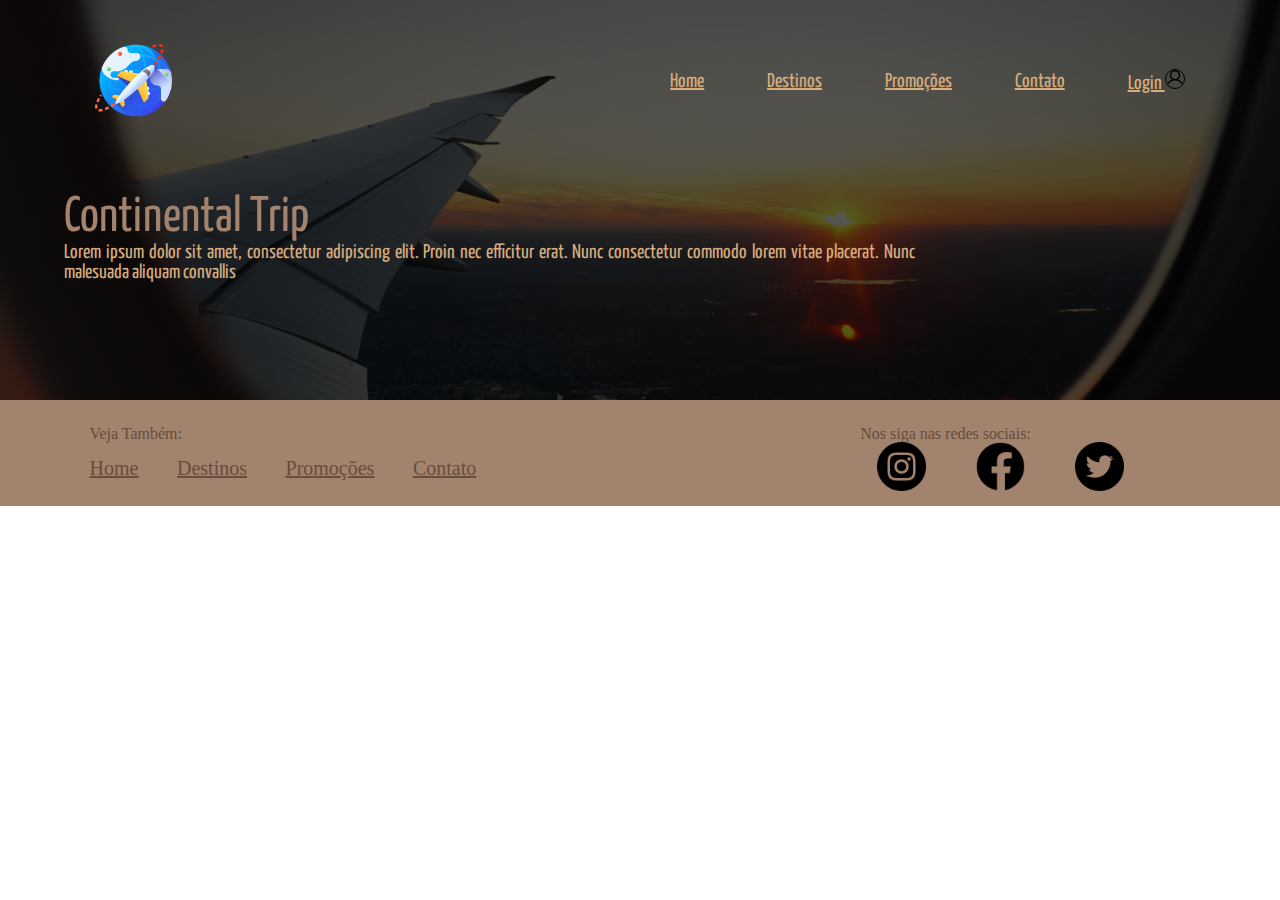
==== site_viagem/contato/contato.html @ e64945a6 "Adicionadas paginas promocoes e destinos, adicionados footer e nav abr responsivas" ====
<!DOCTYPE html>
<html lang="en">
<head>
    <meta charset="UTF-8">
    <meta name="viewport" content="width=device-width, initial-scale=1.0">
    <link rel="stylesheet" href="../css/reset.css">
    <link href="https://cdn.jsdelivr.net/npm/bootstrap@5.3.0/dist/css/bootstrap.min.css" rel="stylesheet" integrity="sha384-9ndCyUaIbzAi2FUVXJi0CjmCapSmO7SnpJef0486qhLnuZ2cdeRhO02iuK6FUUVM" crossorigin="anonymous">  
    <link rel="preconnect" href="https://fonts.googleapis.com">
    <link rel="preconnect" href="https://fonts.gstatic.com" crossorigin>
    <link rel="stylesheet" href="./css/style.css">
    <link rel="stylesheet" href="../css/base.css">
    <title>Document</title>
</head>
<body>
    <header>
        <div class="header_backimg">
            
        </div>
        <div class="hidden-nav">
            <div class="dropdown-header">
                <center><img src="../imgs/icon_menu.png"></center>
                <ul class="dropdown-content-header">
                    <li><a href="../home/home.html">Home</a></li>
                    <li><a href="../destinos/destinos.html">Destinos</a></li>
                    <li><a  href="../promocoes/promocoes.html">Promoções</a></li>
                    <li><a  href="#">Contato</a></li>
                    <li><a  href="../login/login.html">Login <img style="height: 20px; width: 20px;border: 1px solid  black; border-radius: 50%;" src="../imgs/user.png"> </a></li>

                </ul>
            </div>
        </div>
       
        <ul class="header_nav">
            <li>
                <img class="header_logo" src="../imgs/airplane.png" alt="">
            </li>
            <li><a href="../home/home.html">Home</a></li>
            <li><a href="../destinos/destinos.html">Destinos</a></li>
            <li><a  href="../promocoes/promocoes.html">Promoções</a></li>
            <li><a  href="#">Contato</a></li>
            <li><a  href="../login/login.html">Login <img style="height: 20px; width: 20px;border: 1px solid  black; border-radius: 50%;" src="../imgs/user.png"> </a></li>
        </ul>
        
        <ul class="header_content" >
            <li > 
                <h2>Continental Trip</h2>
                <p>Lorem ipsum dolor sit amet, consectetur adipiscing elit. Proin nec efficitur erat. Nunc consectetur commodo lorem vitae placerat. Nunc malesuada aliquam convallis</p>
            </li>
        </ul>
    </header>
    <footer>
        <div class="info-footer">
          <h4>Veja Também: </h4>
          <ul>
              <li><a href="">Home</a></li>
              <li><a href="">Destinos</a></li>
              <li><a href="">Promoções</a></li>
              <li><a href="">Contato</a></li>
          </ul>
        </div>
        <div class="social-media">
          <h4>Nos siga nas redes sociais: </h4>
              <div class="logos-container">
                  
                  <img src="../imgs/instagram.png" alt="">
                  <img src="../imgs/facebook.png" alt="">
                  <img src="../imgs/twitter.png" alt="">

              </div>    
          </div>
      </footer>
    <link href="https://fonts.googleapis.com/css2?family=Yanone+Kaffeesatz:wght@300&display=swap" rel="stylesheet">
</body>
</html>
---- site_viagem/css/base.css ----
* {
    box-sizing: border-box;
}

html,body{
    height: 100%;
}

p{
    font-size:20px ;
    text-align: justify;
    margin: 0
}

ul{ 
    list-style: none;
    padding: 0;
}

a{
    color: inherit;
    cursor: pointer;
    text-decoration: underline;
}

main{
    width: 100%;
    height: fit-content;
    padding:2% 7% 2% 7%;
    font-family: 'Yanone Kaffeesatz', sans-serif;
    background-color: #fff2df;
    color:#674d3c;
}

header{
    position: relative;
    display: flex; 
    color:#d9ad7c;
    font-family: 'Yanone Kaffeesatz', sans-serif;
}

header .header_backimg{
    background-image: url(../imgs/eva-darron-oCdVtGFeDC0-unsplash.jpg);    
    background-position-y: 25%;
    background-color: #555;
    background-blend-mode: multiply;
    background-size:cover;
    height: 400px;
    width: 100%;
}
.hidden-nav{
    display: none;
}

header .header_nav{
    list-style: none;
    position: absolute;
    padding:2% 5% 0% 5%;
    width: 100%;
    display: flex;
    justify-content: space-around;
    align-items: center;
}

.header_nav .header_logo{
    width: 15%;
    height: 100%;
}

.header_nav a:hover{
    background-color: aliceblue;
    border-radius: 40px;
    padding: 10px;
    font-size: 21px;
}

.header_nav a{
    font-size: 20px;
    transition: 0.3s ;
}

.header_content{
    position: absolute;
    top: 25%;
    height: 200px;
    width: 100%;
}

.header_content li{
    padding:6% 0% 0% 5%;
}

.header_content li h2{
    color: #a2836e;
    margin:0px;
    font-size:50px;
}

.header_content li p{
    font-size: 20px;
    width: 70%;
}

hr{
    margin: 5px;
}

main h2{
    font-size:50px;
    color: #a2836e;
}

footer{
    padding:2% 7% 1% 7%;
    display: flex;
    width: 100%;
    background-color: #a2836e;
    justify-content: space-between;
}

footer .info-footer{
    width: 70%;
    color: #674d3c;
}
.info-footer ul{
    display: flex;
    padding: 0px;
    
}
.info-footer li{
    margin: 0px 5% 0px 0%;
}
.info-footer a{
    
    cursor: pointer;
    font-size: 20px;
    text-decoration: underline;
    transition: 0.3s ;
}
footer .social-media{
    width: 30%;
    align-items: center;
    color: #674d3c;
}
footer .logos-container{
    display: flex;
    justify-content: flex-start;

}
footer .logos-container img{
    width: 15%;
    height: 100%;

    margin: 0px 10% 0px 5%;
}

@media only screen and (max-width: 950px) {
    .header_nav, .header_nav li{
        display: none;
    }
    .hidden-nav{
        position: absolute;
        padding: 1% 0px 1% 0px;
        background-color: #674d3c;
        width: 100%;
        display: flex;
        justify-content: center;
        align-items: center;

    }
    .hidden-nav img{
        width: 40px;
        padding: 5px ;
        border: 1px solid black;
        border-radius: 10px;

    }
    .dropdown-header {
        margin-top: 10px;
        margin-bottom: 10px;
        width: 100%;
        
        position: relative;
        display: inline-block;
      }
    
    .dropdown-content-header {
        width: 100%;
        display: none;
        position: absolute;
        
        margin-bottom: 10px;
        background-color: inherit;
        min-width: 160px;
    }
    .dropdown-header:hover .dropdown-content-header {
        display: flex;
       
        flex-direction: row;
        justify-content: space-around;
        position: relative;
    }
    .dropdown-content-header:hover {
        display: flex;
        
        flex-direction: row;
        justify-content: space-around;
        position: relative;
    }
    .dropdown-header:hover .dropdown-content-header a {
        font-size: 25px;
    }
}
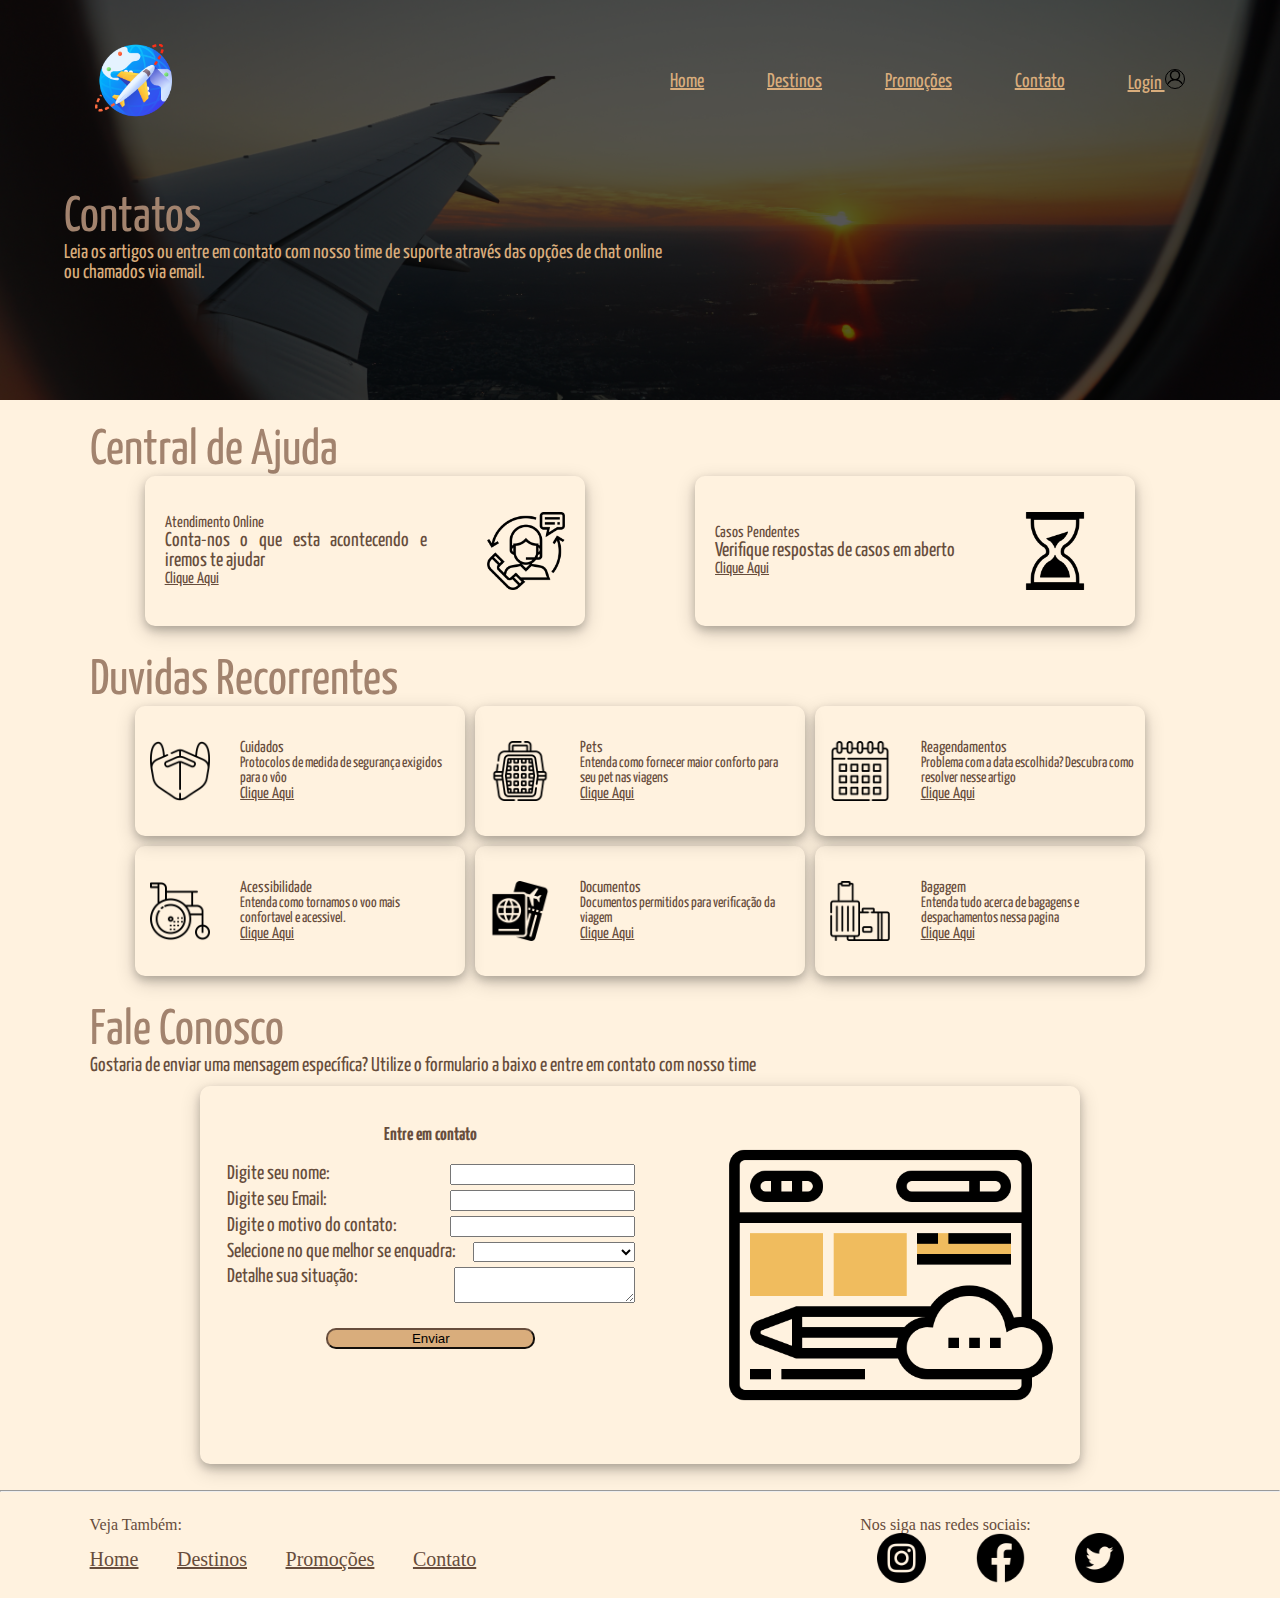
==== commit f76824e1: "Commit 3 - Adicionada pagina promoções, atualizado footer e modulariazado card" ====
--- a/site_viagem/contato/contato.html
+++ b/site_viagem/contato/contato.html
@@ -9,7 +9,7 @@
     <link rel="preconnect" href="https://fonts.gstatic.com" crossorigin>
     <link rel="stylesheet" href="./css/style.css">
     <link rel="stylesheet" href="../css/base.css">
-    <title>Document</title>
+    <title>Contato</title>
 </head>
 <body>
     <header>
@@ -22,9 +22,9 @@
                 <ul class="dropdown-content-header">
                     <li><a href="../home/home.html">Home</a></li>
                     <li><a href="../destinos/destinos.html">Destinos</a></li>
-                    <li><a  href="../promocoes/promocoes.html">Promoções</a></li>
-                    <li><a  href="#">Contato</a></li>
-                    <li><a  href="../login/login.html">Login <img style="height: 20px; width: 20px;border: 1px solid  black; border-radius: 50%;" src="../imgs/user.png"> </a></li>
+                    <li><a href="../promocoes/promocoes.html">Promoções</a></li>
+                    <li><a href="#">Contato</a></li>
+                    <li><a href="../login/login.html">Login <img alt="icone login" style="height: 20px; width: 20px;border: 1px solid  black; border-radius: 50%;" src="../imgs/user.png"> </a></li>
 
                 </ul>
             </div>
@@ -32,39 +32,186 @@
        
         <ul class="header_nav">
             <li>
-                <img class="header_logo" src="../imgs/airplane.png" alt="">
+                <img class="header_logo" src="../imgs/airplane.png" alt="Logo Empresa">
             </li>
             <li><a href="../home/home.html">Home</a></li>
             <li><a href="../destinos/destinos.html">Destinos</a></li>
-            <li><a  href="../promocoes/promocoes.html">Promoções</a></li>
-            <li><a  href="#">Contato</a></li>
-            <li><a  href="../login/login.html">Login <img style="height: 20px; width: 20px;border: 1px solid  black; border-radius: 50%;" src="../imgs/user.png"> </a></li>
+            <li><a href="../promocoes/promocoes.html">Promoções</a></li>
+            <li><a href="#">Contato</a></li>
+            <li><a href="../login/login.html">Login <img alt="icone login" style="height: 20px; width: 20px;border: 1px solid  black; border-radius: 50%;" src="../imgs/user.png"> </a></li>
         </ul>
         
         <ul class="header_content" >
             <li > 
-                <h2>Continental Trip</h2>
-                <p>Lorem ipsum dolor sit amet, consectetur adipiscing elit. Proin nec efficitur erat. Nunc consectetur commodo lorem vitae placerat. Nunc malesuada aliquam convallis</p>
+                <h2>Contatos</h2>
+                <p>Leia os artigos ou entre em contato com nosso time de suporte através das opções de chat online<br/> ou chamados via email.</p>
             </li>
         </ul>
     </header>
+
+    <main>
+        <div style="margin-bottom: 30px;">
+            <h2>Central de Ajuda</h2>
+            <div class="sac-container">
+                <div class="m-card sac-card">
+                    <div>
+                        <h4>Atendimento Online</h4>
+                        <p>Conta-nos o que esta acontecendo e iremos te ajudar</p>
+                        <a href="#">Clique Aqui</a>
+                    </div>
+                    
+                    <img alt="Icone Atendimento Online" src="./img/customer-service.png">
+                </div>
+                
+                <div class="m-card sac-card">
+                    <div>
+                        <h4>Casos Pendentes</h4>
+                        <p>Verifique respostas de casos em aberto</p>
+                        <a href="#">Clique Aqui</a>
+                    </div>
+                    
+                    <img alt="Icone Casos Pendentes" src="./img/hourglass.png">
+                </div>
+            </div>
+        </div>
+
+
+
+        <div style="margin-bottom: 30px;">
+            <h2>Duvidas Recorrentes</h2>
+            <div class="duvrec-container">
+                <div class="m-card">
+                    <img alt="Icone Protocolos de Saúde" src="./img/mask.png">
+                    <div>
+                        <h4>Cuidados</h4>
+                        <p>Protocolos de medida de segurança exigidos para o vôo </p>
+                        <a href="#">Clique Aqui</a>
+                    </div>
+                    
+                    
+                </div>
+
+                <div class="m-card">
+                    <img alt="icone caixa de pet" src="./img/pet-cage.png">
+                    <div>
+                        <h4>Pets</h4>
+                        <p>Entenda como fornecer maior conforto para seu pet nas viagens</p>
+                        <a href="#">Clique Aqui</a>
+                    </div>
+                    
+                    
+                </div>
+
+                <div class="m-card  ">
+                    <img alt="icone calendario" src="./img/calendar.png">
+                    <div>
+                        <h4>Reagendamentos</h4>
+                        <p>Problema com a data escolhida? Descubra como resolver nesse artigo</p>
+                        <a href="#">Clique Aqui</a>
+                    </div>
+                    
+                    
+                </div>
+
+                <div class="m-card">
+                    <img alt="icone acessibilidade" src="./img/wheelchair.png">
+                    <div>
+                        <h4>Acessibilidade</h4>
+                        <p>Entenda como tornamos o voo mais confortavel e acessivel.</p>
+                        <a href="#">Clique Aqui</a>
+                    </div>
+                </div>
+                
+                <div class="m-card">
+                    <img alt="icone documentos embarque" src="./img/passport.png">
+                    <div>
+                        <h4>Documentos</h4>
+                        <p>Documentos permitidos para verificação da viagem</p>
+                        <a href="#">Clique Aqui</a>
+                    </div>
+                </div>
+
+                <div class="m-card">
+                    <img alt="icone bagagens" src="./img/suitcase.png">
+                    <div>
+                        <h4>Bagagem</h4>
+                        <p>Entenda tudo acerca de bagagens e despachamentos nessa pagina </p>
+                        <a href="#">Clique Aqui</a>
+                    </div>
+                </div>
+
+            </div>
+        </div>
+        <div>
+            <h2>Fale Conosco</h2>
+            <p>
+                Gostaria de enviar uma mensagem específica? Utilize o formulario a baixo e entre em contato com nosso time 
+            </p>
+            <center>
+            <form>
+                
+                <div class="m-card" >
+                    <div class="forms">
+                        <h3>Entre em contato</h3>
+                        <div>
+                            <label for="nome">Digite seu nome: </label>
+                            <input id="nome">
+                        </div>
+                        <div>
+                            <label for="email">Digite seu Email: </label>
+                            <input name="email" id="email">
+                        </div>
+                        <div>
+                            <label for="titulo">Digite o motivo do contato: </label>
+                            <input name="Titulo" id="titulo">
+                        </div>
+                        <div>
+                            <label for="type">Selecione no que melhor se enquadra: </label>
+                            <select style="width: 162px;" name="type" id="type">
+                                <option value="Nan">
+                                     
+                                </option>
+                                <option value="extravio">
+                                    Extravio de Objetos 
+                                </option>
+                                <option value="compra">
+                                    Problema compra
+                                </option>
+                            </select>
+                        </div>
+                        <div>
+                            <label for="body">Detalhe sua situação: </label>
+                            <textarea style="max-height: 80px;" type="text" name="body" id="body"></textarea>
+                        </div>
+                        <button>Enviar</button>
+                    </div>
+                    <img alt="icone formulario" src="./img/content.png">
+                </div>
+            </form>
+        </center>
+        </div>
+    </main>
+
+    <hr style="color: #674d3c;margin: 0px;">
+
     <footer>
+        
         <div class="info-footer">
           <h4>Veja Também: </h4>
           <ul>
-              <li><a href="">Home</a></li>
-              <li><a href="">Destinos</a></li>
-              <li><a href="">Promoções</a></li>
-              <li><a href="">Contato</a></li>
+              <li><a href="../home/home.html">Home</a></li>
+              <li><a href="../destinos/destinos.html">Destinos</a></li>
+              <li><a href="../promocoes/promocoes.html">Promoções</a></li>
+              <li><a href="#">Contato</a></li>
           </ul>
         </div>
         <div class="social-media">
           <h4>Nos siga nas redes sociais: </h4>
               <div class="logos-container">
                   
-                  <img src="../imgs/instagram.png" alt="">
-                  <img src="../imgs/facebook.png" alt="">
-                  <img src="../imgs/twitter.png" alt="">
+                  <img src="../imgs/instagram.png" alt="logo instagram">
+                  <img src="../imgs/facebook.png" alt="logo facebook">
+                  <img src="../imgs/twitter.png" alt="logo twitter">
 
               </div>    
           </div>
--- a/site_viagem/contato/css/style.css
+++ b/site_viagem/contato/css/style.css
@@ -0,0 +1,111 @@
+.sac-container{
+    display: flex;
+    justify-content: space-around;
+}
+
+.sac-container .m-card{
+    width: 40%;
+    height: 150px;
+    padding: 10px 20px 10px 20px;
+    gap:15%;
+    align-items: center;
+}
+
+.sac-container .m-card-card div{
+    width: 60%;
+    text-align: left;
+}
+
+.sac-container .m-card h4{
+    white-space: nowrap;
+}
+
+.sac-container .m-card img{
+    width: 20%;
+    height: 60%;
+}
+
+.duvrec-container{
+    display: flex;
+    flex-wrap: wrap;
+    gap: 10px;
+    justify-content: center;
+}
+
+.duvrec-container div > p {
+    font-size: 15px;  
+    text-align: left;
+}
+
+.duvrec-container .m-card{
+    width: 30%;
+    height: 130px;
+    padding: 5px 10px 5px 15px;
+    gap:10%;
+    align-items: center;
+}
+
+.duvrec-container .m-card img{
+    width: 20%;
+    height: 50%;
+}
+
+form .m-card{
+    width: 80%;
+    margin-top: 10px;
+    padding: 2%;
+    justify-content: space-between;
+}
+
+.forms{
+    width: 50%;
+    border-radius: 20px
+}
+
+.forms div{ 
+    margin: 5px;
+    display: flex;
+    justify-content: space-between;
+    text-align:left;
+}
+
+.forms label{
+    font-size: 20px;
+}
+
+.forms button{
+    margin-top: 20px;
+    width: 50%;
+    background-color: #d9ad7c;
+    border-color: #674d3c;
+    border-radius: 10px;
+}
+
+form img{
+    width: 40%;
+    height: 40%;
+}
+
+@media only screen and (max-width:900px){
+    .sac-container .m-card p{
+        font-size: 15px;
+    }
+
+    .sac-container .m-card img{
+       display: none;
+    }
+
+    .duvrec-container .m-card img{
+        display: none;
+    }
+
+    .forms{
+        width: 100%;
+        padding:0px 50px 0px 50px;
+
+    }
+
+    form img{
+        display: none;
+    }
+}--- a/site_viagem/css/base.css
+++ b/site_viagem/css/base.css
@@ -18,10 +18,18 @@
     padding: 0;
 }
 
+h4{
+    margin: 0;
+}
+
 a{
     color: inherit;
     cursor: pointer;
     text-decoration: underline;
+}
+
+hr{
+    margin: 5px;
 }
 
 main{
@@ -39,6 +47,15 @@
     color:#d9ad7c;
     font-family: 'Yanone Kaffeesatz', sans-serif;
 }
+
+footer{
+    padding:2% 7% 1% 7%;
+    display: flex;
+    width: 100%;
+    background-color: #fff2df;
+    justify-content: space-between;
+}
+
 
 header .header_backimg{
     background-image: url(../imgs/eva-darron-oCdVtGFeDC0-unsplash.jpg);    
@@ -49,6 +66,7 @@
     height: 400px;
     width: 100%;
 }
+
 .hidden-nav{
     display: none;
 }
@@ -102,56 +120,54 @@
     width: 70%;
 }
 
-hr{
-    margin: 5px;
-}
-
 main h2{
     font-size:50px;
     color: #a2836e;
 }
 
-footer{
-    padding:2% 7% 1% 7%;
-    display: flex;
-    width: 100%;
-    background-color: #a2836e;
-    justify-content: space-between;
+.m-card{
+    box-shadow: 0 4px 8px 0 rgba(0, 0, 0, 0.2), 0 6px 20px 0 rgba(0, 0, 0, 0.19);
+    display: flex;
+    border-radius: 10px;
 }
 
 footer .info-footer{
     width: 70%;
     color: #674d3c;
 }
+
 .info-footer ul{
     display: flex;
     padding: 0px;
     
 }
+
 .info-footer li{
     margin: 0px 5% 0px 0%;
 }
+
 .info-footer a{
-    
     cursor: pointer;
     font-size: 20px;
     text-decoration: underline;
     transition: 0.3s ;
 }
+
 footer .social-media{
     width: 30%;
     align-items: center;
     color: #674d3c;
 }
+
 footer .logos-container{
     display: flex;
     justify-content: flex-start;
 
 }
+
 footer .logos-container img{
     width: 15%;
     height: 100%;
-
     margin: 0px 10% 0px 5%;
 }
 
@@ -159,6 +175,7 @@
     .header_nav, .header_nav li{
         display: none;
     }
+
     .hidden-nav{
         position: absolute;
         padding: 1% 0px 1% 0px;
@@ -167,47 +184,46 @@
         display: flex;
         justify-content: center;
         align-items: center;
-
-    }
+    }
+
     .hidden-nav img{
         width: 40px;
         padding: 5px ;
         border: 1px solid black;
         border-radius: 10px;
-
-    }
+    }
+
     .dropdown-header {
         margin-top: 10px;
         margin-bottom: 10px;
         width: 100%;
-        
         position: relative;
         display: inline-block;
-      }
+    }
     
     .dropdown-content-header {
         width: 100%;
         display: none;
         position: absolute;
-        
         margin-bottom: 10px;
         background-color: inherit;
         min-width: 160px;
     }
+
     .dropdown-header:hover .dropdown-content-header {
         display: flex;
-       
         flex-direction: row;
         justify-content: space-around;
         position: relative;
     }
+
     .dropdown-content-header:hover {
         display: flex;
-        
         flex-direction: row;
         justify-content: space-around;
         position: relative;
     }
+
     .dropdown-header:hover .dropdown-content-header a {
         font-size: 25px;
     }
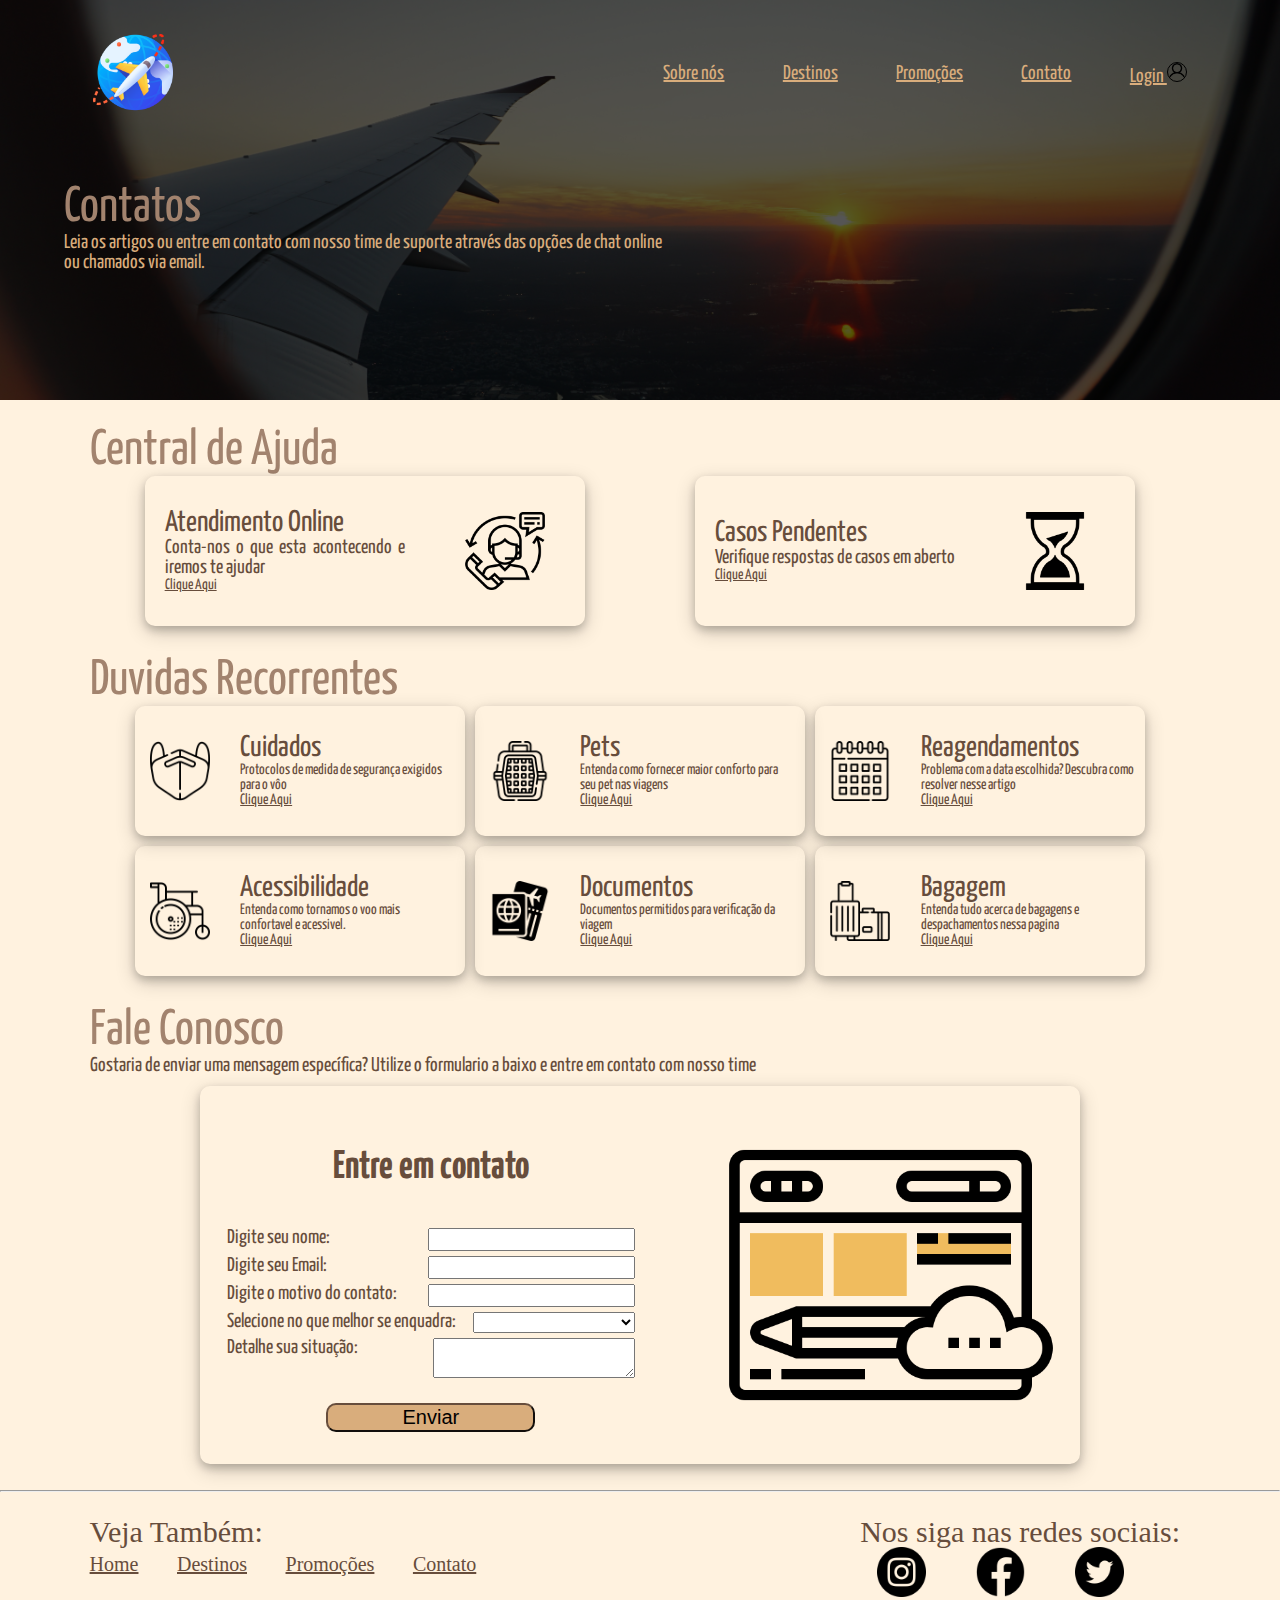
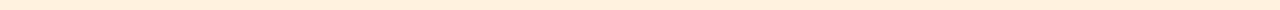
==== commit 3e21f9d4: "commit 4: Atualização css base, adicao pagina index e dummy data" ====
--- a/site_viagem/contato/contato.html
+++ b/site_viagem/contato/contato.html
@@ -1,221 +1,218 @@
 <!DOCTYPE html>
 <html lang="en">
-<head>
-    <meta charset="UTF-8">
-    <meta name="viewport" content="width=device-width, initial-scale=1.0">
-    <link rel="stylesheet" href="../css/reset.css">
-    <link href="https://cdn.jsdelivr.net/npm/bootstrap@5.3.0/dist/css/bootstrap.min.css" rel="stylesheet" integrity="sha384-9ndCyUaIbzAi2FUVXJi0CjmCapSmO7SnpJef0486qhLnuZ2cdeRhO02iuK6FUUVM" crossorigin="anonymous">  
-    <link rel="preconnect" href="https://fonts.googleapis.com">
-    <link rel="preconnect" href="https://fonts.gstatic.com" crossorigin>
-    <link rel="stylesheet" href="./css/style.css">
-    <link rel="stylesheet" href="../css/base.css">
-    <title>Contato</title>
-</head>
-<body>
-    <header>
-        <div class="header_backimg">
+    <head>
+        <meta charset="UTF-8">
+        <meta name="viewport" content="width=device-width, initial-scale=1.0">
+        <link rel="stylesheet" href="../css/reset.css">
+        <link href="https://cdn.jsdelivr.net/npm/bootstrap@5.3.0/dist/css/bootstrap.min.css" rel="stylesheet" integrity="sha384-9ndCyUaIbzAi2FUVXJi0CjmCapSmO7SnpJef0486qhLnuZ2cdeRhO02iuK6FUUVM" crossorigin="anonymous">  
+        <link rel="preconnect" href="https://fonts.googleapis.com">
+        <link rel="preconnect" href="https://fonts.gstatic.com" crossorigin>
+        <link rel="stylesheet" href="./css/style.css">
+        <link rel="stylesheet" href="../css/base.css">
+        <title>Contato</title>
+    </head>
+    <body>
+
+        <header>
+
+            <div class="header_backimg">
+                
+            </div>
+
+            <div class="hidden-nav">
+                <div class="dropdown-header">
+                    <center><img src="../imgs/icon_menu.png"></center>
+                    <ul class="dropdown-content-header">
+                        <li><a href="../home/home.html">Sobre nós</a></li>
+                        <li><a href="../destinos/destinos.html">Destinos</a></li>
+                        <li><a href="../promocoes/promocoes.html">Promoções</a></li>
+                        <li><a href="#">Contato</a></li>
+                        <li><a href="../login/login.html">Login <img alt="icone login" style="height: 20px; width: 20px;border: 1px solid  black; border-radius: 50%;" src="../imgs/user.png"> </a></li>
+                    </ul>
+                </div>
+            </div>
+        
+            <ul class="header_nav">
+                <li>
+                    <a style="background-color:transparent;" href="../index.html"><img class="header_logo" src="../imgs/airplane.png" alt="Logo Empresa"></a>
+                </li>
+                <li><a href="../home/home.html">Sobre nós</a></li>
+                <li><a href="../destinos/destinos.html">Destinos</a></li>
+                <li><a href="../promocoes/promocoes.html">Promoções</a></li>
+                <li><a href="#">Contato</a></li>
+                <li><a href="../login/login.html">Login <img alt="icone login" style="height: 20px; width: 20px;border: 1px solid  black; border-radius: 50%;" src="../imgs/user.png"> </a></li>
+            </ul>
             
-        </div>
-        <div class="hidden-nav">
-            <div class="dropdown-header">
-                <center><img src="../imgs/icon_menu.png"></center>
-                <ul class="dropdown-content-header">
+            <ul class="header_content">
+                <li> 
+                    <h2>Contatos</h2>
+                    <p>Leia os artigos ou entre em contato com nosso time de suporte através das opções de chat online<br/> ou chamados via email.</p>
+                </li>
+            </ul>
+
+        </header>
+
+        <main>
+
+            <div style="margin-bottom: 30px;">
+                <h2>Central de Ajuda</h2>
+                <div class="sac-container">
+
+                    <div class="m-card sac-card">
+                        <div>
+                            <h4>Atendimento Online</h4>
+                            <p>Conta-nos o que esta acontecendo e iremos te ajudar</p>
+                            <a href="#">Clique Aqui</a>
+                        </div>
+                        <img alt="Icone Atendimento Online" src="./img/customer-service.png">
+                    </div>
+                    
+                    <div class="m-card sac-card">
+                        <div>
+                            <h4>Casos Pendentes</h4>
+                            <p>Verifique respostas de casos em aberto</p>
+                            <a href="#">Clique Aqui</a>
+                        </div>
+                        <img alt="Icone Casos Pendentes" src="./img/hourglass.png">                  
+                    </div>
+
+                </div>
+            </div>
+
+            <div style="margin-bottom: 30px;">
+                <h2>Duvidas Recorrentes</h2>
+                <div class="duvrec-container">
+
+                    <div class="m-card">
+                        <img alt="Icone Protocolos de Saúde" src="./img/mask.png">
+                        <div>
+                            <h4>Cuidados</h4>
+                            <p>Protocolos de medida de segurança exigidos para o vôo </p>
+                            <a href="#">Clique Aqui</a>
+                        </div> 
+                    </div>
+
+                    <div class="m-card">
+                        <img alt="icone caixa de pet" src="./img/pet-cage.png">
+                        <div>
+                            <h4>Pets</h4>
+                            <p>Entenda como fornecer maior conforto para seu pet nas viagens</p>
+                            <a href="#">Clique Aqui</a>
+                        </div>     
+                    </div>
+
+                    <div class="m-card  ">
+                        <img alt="icone calendario" src="./img/calendar.png">
+                        <div>
+                            <h4>Reagendamentos</h4>
+                            <p>Problema com a data escolhida? Descubra como resolver nesse artigo</p>
+                            <a href="#">Clique Aqui</a>
+                        </div> 
+                    </div>
+
+                    <div class="m-card">
+                        <img alt="icone acessibilidade" src="./img/wheelchair.png">
+                        <div>
+                            <h4>Acessibilidade</h4>
+                            <p>Entenda como tornamos o voo mais confortavel e acessivel.</p>
+                            <a href="#">Clique Aqui</a>
+                        </div>
+                    </div>
+                    
+                    <div class="m-card">
+                        <img alt="icone documentos embarque" src="./img/passport.png">
+                        <div>
+                            <h4>Documentos</h4>
+                            <p>Documentos permitidos para verificação da viagem</p>
+                            <a href="#">Clique Aqui</a>
+                        </div>
+                    </div>
+
+                    <div class="m-card">
+                        <img alt="icone bagagens" src="./img/suitcase.png">
+                        <div>
+                            <h4>Bagagem</h4>
+                            <p>Entenda tudo acerca de bagagens e despachamentos nessa pagina </p>
+                            <a href="#">Clique Aqui</a>
+                        </div>
+                    </div>
+
+                </div>
+            </div>
+
+            <div>
+                <h2>Fale Conosco</h2>
+                <p>
+                    Gostaria de enviar uma mensagem específica? Utilize o formulario a baixo e entre em contato com nosso time 
+                </p>
+                <center>
+                <form>
+                    <div class="m-card" >
+                        <div class="forms">
+                            <h3>Entre em contato</h3>
+                            <div>
+                                <label for="nome">Digite seu nome: </label>
+                                <input id="nome">
+                            </div>
+                            <div>
+                                <label for="email">Digite seu Email: </label>
+                                <input name="email" id="email">
+                            </div>
+                            <div>
+                                <label for="titulo">Digite o motivo do contato: </label>
+                                <input name="Titulo" id="titulo">
+                            </div>
+                            <div>
+                                <label for="type">Selecione no que melhor se enquadra: </label>
+                                <select style="width: 162px;" name="type" id="type">
+                                    <option value="Nan">
+                                        
+                                    </option>
+                                    <option value="extravio">
+                                        Extravio de Objetos 
+                                    </option>
+                                    <option value="compra">
+                                        Problema compra
+                                    </option>
+                                </select>
+                            </div>
+                            <div>
+                                <label for="body">Detalhe sua situação: </label>
+                                <textarea style="max-height: 80px;" type="text" name="body" id="body"></textarea>
+                            </div>
+                            <button>Enviar</button>
+                        </div>
+                        <img alt="icone formulario" src="./img/content.png">
+                    </div>
+                </form>
+            </center>
+            </div>
+
+        </main>
+
+        <hr style="color: #674d3c;margin: 0px;">
+
+        <footer>
+            <div class="info-footer">
+                <h4>Veja Também: </h4>
+                <ul>
                     <li><a href="../home/home.html">Home</a></li>
                     <li><a href="../destinos/destinos.html">Destinos</a></li>
                     <li><a href="../promocoes/promocoes.html">Promoções</a></li>
                     <li><a href="#">Contato</a></li>
-                    <li><a href="../login/login.html">Login <img alt="icone login" style="height: 20px; width: 20px;border: 1px solid  black; border-radius: 50%;" src="../imgs/user.png"> </a></li>
-
                 </ul>
             </div>
-        </div>
-       
-        <ul class="header_nav">
-            <li>
-                <img class="header_logo" src="../imgs/airplane.png" alt="Logo Empresa">
-            </li>
-            <li><a href="../home/home.html">Home</a></li>
-            <li><a href="../destinos/destinos.html">Destinos</a></li>
-            <li><a href="../promocoes/promocoes.html">Promoções</a></li>
-            <li><a href="#">Contato</a></li>
-            <li><a href="../login/login.html">Login <img alt="icone login" style="height: 20px; width: 20px;border: 1px solid  black; border-radius: 50%;" src="../imgs/user.png"> </a></li>
-        </ul>
+
+            <div class="social-media">
+                <h4>Nos siga nas redes sociais: </h4>
+                <div class="logos-container"> 
+                    <img src="../imgs/instagram.png" alt="logo instagram">
+                    <img src="../imgs/facebook.png" alt="logo facebook">
+                    <img src="../imgs/twitter.png" alt="logo twitter">
+                </div>    
+            </div>
+        </footer>
         
-        <ul class="header_content" >
-            <li > 
-                <h2>Contatos</h2>
-                <p>Leia os artigos ou entre em contato com nosso time de suporte através das opções de chat online<br/> ou chamados via email.</p>
-            </li>
-        </ul>
-    </header>
-
-    <main>
-        <div style="margin-bottom: 30px;">
-            <h2>Central de Ajuda</h2>
-            <div class="sac-container">
-                <div class="m-card sac-card">
-                    <div>
-                        <h4>Atendimento Online</h4>
-                        <p>Conta-nos o que esta acontecendo e iremos te ajudar</p>
-                        <a href="#">Clique Aqui</a>
-                    </div>
-                    
-                    <img alt="Icone Atendimento Online" src="./img/customer-service.png">
-                </div>
-                
-                <div class="m-card sac-card">
-                    <div>
-                        <h4>Casos Pendentes</h4>
-                        <p>Verifique respostas de casos em aberto</p>
-                        <a href="#">Clique Aqui</a>
-                    </div>
-                    
-                    <img alt="Icone Casos Pendentes" src="./img/hourglass.png">
-                </div>
-            </div>
-        </div>
-
-
-
-        <div style="margin-bottom: 30px;">
-            <h2>Duvidas Recorrentes</h2>
-            <div class="duvrec-container">
-                <div class="m-card">
-                    <img alt="Icone Protocolos de Saúde" src="./img/mask.png">
-                    <div>
-                        <h4>Cuidados</h4>
-                        <p>Protocolos de medida de segurança exigidos para o vôo </p>
-                        <a href="#">Clique Aqui</a>
-                    </div>
-                    
-                    
-                </div>
-
-                <div class="m-card">
-                    <img alt="icone caixa de pet" src="./img/pet-cage.png">
-                    <div>
-                        <h4>Pets</h4>
-                        <p>Entenda como fornecer maior conforto para seu pet nas viagens</p>
-                        <a href="#">Clique Aqui</a>
-                    </div>
-                    
-                    
-                </div>
-
-                <div class="m-card  ">
-                    <img alt="icone calendario" src="./img/calendar.png">
-                    <div>
-                        <h4>Reagendamentos</h4>
-                        <p>Problema com a data escolhida? Descubra como resolver nesse artigo</p>
-                        <a href="#">Clique Aqui</a>
-                    </div>
-                    
-                    
-                </div>
-
-                <div class="m-card">
-                    <img alt="icone acessibilidade" src="./img/wheelchair.png">
-                    <div>
-                        <h4>Acessibilidade</h4>
-                        <p>Entenda como tornamos o voo mais confortavel e acessivel.</p>
-                        <a href="#">Clique Aqui</a>
-                    </div>
-                </div>
-                
-                <div class="m-card">
-                    <img alt="icone documentos embarque" src="./img/passport.png">
-                    <div>
-                        <h4>Documentos</h4>
-                        <p>Documentos permitidos para verificação da viagem</p>
-                        <a href="#">Clique Aqui</a>
-                    </div>
-                </div>
-
-                <div class="m-card">
-                    <img alt="icone bagagens" src="./img/suitcase.png">
-                    <div>
-                        <h4>Bagagem</h4>
-                        <p>Entenda tudo acerca de bagagens e despachamentos nessa pagina </p>
-                        <a href="#">Clique Aqui</a>
-                    </div>
-                </div>
-
-            </div>
-        </div>
-        <div>
-            <h2>Fale Conosco</h2>
-            <p>
-                Gostaria de enviar uma mensagem específica? Utilize o formulario a baixo e entre em contato com nosso time 
-            </p>
-            <center>
-            <form>
-                
-                <div class="m-card" >
-                    <div class="forms">
-                        <h3>Entre em contato</h3>
-                        <div>
-                            <label for="nome">Digite seu nome: </label>
-                            <input id="nome">
-                        </div>
-                        <div>
-                            <label for="email">Digite seu Email: </label>
-                            <input name="email" id="email">
-                        </div>
-                        <div>
-                            <label for="titulo">Digite o motivo do contato: </label>
-                            <input name="Titulo" id="titulo">
-                        </div>
-                        <div>
-                            <label for="type">Selecione no que melhor se enquadra: </label>
-                            <select style="width: 162px;" name="type" id="type">
-                                <option value="Nan">
-                                     
-                                </option>
-                                <option value="extravio">
-                                    Extravio de Objetos 
-                                </option>
-                                <option value="compra">
-                                    Problema compra
-                                </option>
-                            </select>
-                        </div>
-                        <div>
-                            <label for="body">Detalhe sua situação: </label>
-                            <textarea style="max-height: 80px;" type="text" name="body" id="body"></textarea>
-                        </div>
-                        <button>Enviar</button>
-                    </div>
-                    <img alt="icone formulario" src="./img/content.png">
-                </div>
-            </form>
-        </center>
-        </div>
-    </main>
-
-    <hr style="color: #674d3c;margin: 0px;">
-
-    <footer>
-        
-        <div class="info-footer">
-          <h4>Veja Também: </h4>
-          <ul>
-              <li><a href="../home/home.html">Home</a></li>
-              <li><a href="../destinos/destinos.html">Destinos</a></li>
-              <li><a href="../promocoes/promocoes.html">Promoções</a></li>
-              <li><a href="#">Contato</a></li>
-          </ul>
-        </div>
-        <div class="social-media">
-          <h4>Nos siga nas redes sociais: </h4>
-              <div class="logos-container">
-                  
-                  <img src="../imgs/instagram.png" alt="logo instagram">
-                  <img src="../imgs/facebook.png" alt="logo facebook">
-                  <img src="../imgs/twitter.png" alt="logo twitter">
-
-              </div>    
-          </div>
-      </footer>
-    <link href="https://fonts.googleapis.com/css2?family=Yanone+Kaffeesatz:wght@300&display=swap" rel="stylesheet">
-</body>
+        <link href="https://fonts.googleapis.com/css2?family=Yanone+Kaffeesatz:wght@300&display=swap" rel="stylesheet">
+    </body>
 </html>--- a/site_viagem/contato/css/style.css
+++ b/site_viagem/contato/css/style.css
@@ -1,3 +1,5 @@
+/*CSS PAGINA CONTATO.HTML*/
+
 .sac-container{
     display: flex;
     justify-content: space-around;
@@ -5,19 +7,23 @@
 
 .sac-container .m-card{
     width: 40%;
-    height: 150px;
-    padding: 10px 20px 10px 20px;
+    height: 15rem;
+    padding: 1rem 2rem 1rem 2rem;
     gap:15%;
     align-items: center;
 }
 
-.sac-container .m-card-card div{
+.sac-container .m-card div{
     width: 60%;
     text-align: left;
 }
 
 .sac-container .m-card h4{
     white-space: nowrap;
+}
+
+.sac-container .m-card a{
+    font-size: 1.5rem;
 }
 
 .sac-container .m-card img{
@@ -28,19 +34,19 @@
 .duvrec-container{
     display: flex;
     flex-wrap: wrap;
-    gap: 10px;
+    gap: 1rem;
     justify-content: center;
 }
 
 .duvrec-container div > p {
-    font-size: 15px;  
+    font-size: 1.5rem;  
     text-align: left;
 }
 
 .duvrec-container .m-card{
     width: 30%;
-    height: 130px;
-    padding: 5px 10px 5px 15px;
+    height: 13rem;
+    padding: 0.5rem 1rem 0.5rem 1.5rem;
     gap:10%;
     align-items: center;
 }
@@ -52,33 +58,38 @@
 
 form .m-card{
     width: 80%;
-    margin-top: 10px;
+    margin-top: 1rem;
     padding: 2%;
     justify-content: space-between;
 }
 
 .forms{
     width: 50%;
-    border-radius: 20px
+    border-radius: 2rem
+}
+
+.forms h3{
+    font-size: 4rem;
 }
 
 .forms div{ 
-    margin: 5px;
+    margin: 0.5rem;
     display: flex;
     justify-content: space-between;
     text-align:left;
 }
 
 .forms label{
-    font-size: 20px;
+    font-size: 2rem;
 }
 
 .forms button{
-    margin-top: 20px;
+    margin-top: 2rem;
     width: 50%;
+    font-size: 2rem;
     background-color: #d9ad7c;
     border-color: #674d3c;
-    border-radius: 10px;
+    border-radius: 1rem;
 }
 
 form img{
@@ -88,7 +99,7 @@
 
 @media only screen and (max-width:900px){
     .sac-container .m-card p{
-        font-size: 15px;
+        font-size: 1.5rem;
     }
 
     .sac-container .m-card img{
@@ -101,8 +112,7 @@
 
     .forms{
         width: 100%;
-        padding:0px 50px 0px 50px;
-
+        padding:0px 5rem 0px 5rem;
     }
 
     form img{
--- a/site_viagem/css/base.css
+++ b/site_viagem/css/base.css
@@ -1,3 +1,5 @@
+
+/*CSS BASE PROJETO*/
 
 * {
     box-sizing: border-box;
@@ -5,10 +7,11 @@
 
 html,body{
     height: 100%;
+    font-size:62.5% ;
 }
 
 p{
-    font-size:20px ;
+    font-size:2rem;
     text-align: justify;
     margin: 0
 }
@@ -18,18 +21,33 @@
     padding: 0;
 }
 
+h2{
+    font-size:5rem;
+    color:#674d3c;
+}
+
+h3{
+    font-size:4rem;
+}
+
 h4{
     margin: 0;
+    font-size: 3rem;
 }
 
 a{
     color: inherit;
+    font-size: 1.5rem;
     cursor: pointer;
     text-decoration: underline;
 }
 
 hr{
-    margin: 5px;
+    margin: 0.5rem;
+}
+
+input,label,button, textarea, option, select{
+    font-size: 1.5rem;
 }
 
 main{
@@ -86,22 +104,22 @@
     height: 100%;
 }
 
-.header_nav a:hover{
-    background-color: aliceblue;
-    border-radius: 40px;
-    padding: 10px;
-    font-size: 21px;
+.header_nav  a:hover{
+    background-color: aliceblue;   
+    transform: scale(1.1);
 }
 
 .header_nav a{
-    font-size: 20px;
+    padding: 1rem;
+    border-radius: 4rem;
+    font-size: 2rem;
     transition: 0.3s ;
 }
 
 .header_content{
     position: absolute;
     top: 25%;
-    height: 200px;
+    height: 20rem;
     width: 100%;
 }
 
@@ -116,12 +134,12 @@
 }
 
 .header_content li p{
-    font-size: 20px;
+    font-size: 2rem;
     width: 70%;
 }
 
 main h2{
-    font-size:50px;
+    font-size:5rem;
     color: #a2836e;
 }
 
@@ -139,7 +157,6 @@
 .info-footer ul{
     display: flex;
     padding: 0px;
-    
 }
 
 .info-footer li{
@@ -148,7 +165,7 @@
 
 .info-footer a{
     cursor: pointer;
-    font-size: 20px;
+    font-size: 2rem;
     text-decoration: underline;
     transition: 0.3s ;
 }
@@ -162,7 +179,6 @@
 footer .logos-container{
     display: flex;
     justify-content: flex-start;
-
 }
 
 footer .logos-container img{
@@ -187,15 +203,15 @@
     }
 
     .hidden-nav img{
-        width: 40px;
-        padding: 5px ;
-        border: 1px solid black;
-        border-radius: 10px;
+        width: 4rem;
+        padding: 0.5rem ;
+        border: 0.1rem solid black;
+        border-radius: 1rem;
     }
 
     .dropdown-header {
-        margin-top: 10px;
-        margin-bottom: 10px;
+        margin-top: 1rem;
+        margin-bottom: 1rem;
         width: 100%;
         position: relative;
         display: inline-block;
@@ -205,9 +221,9 @@
         width: 100%;
         display: none;
         position: absolute;
-        margin-bottom: 10px;
+        margin-bottom: 1rem;
         background-color: inherit;
-        min-width: 160px;
+        min-width: 16rem;
     }
 
     .dropdown-header:hover .dropdown-content-header {
@@ -225,6 +241,6 @@
     }
 
     .dropdown-header:hover .dropdown-content-header a {
-        font-size: 25px;
+        font-size: 2.5rem;
     }
 }